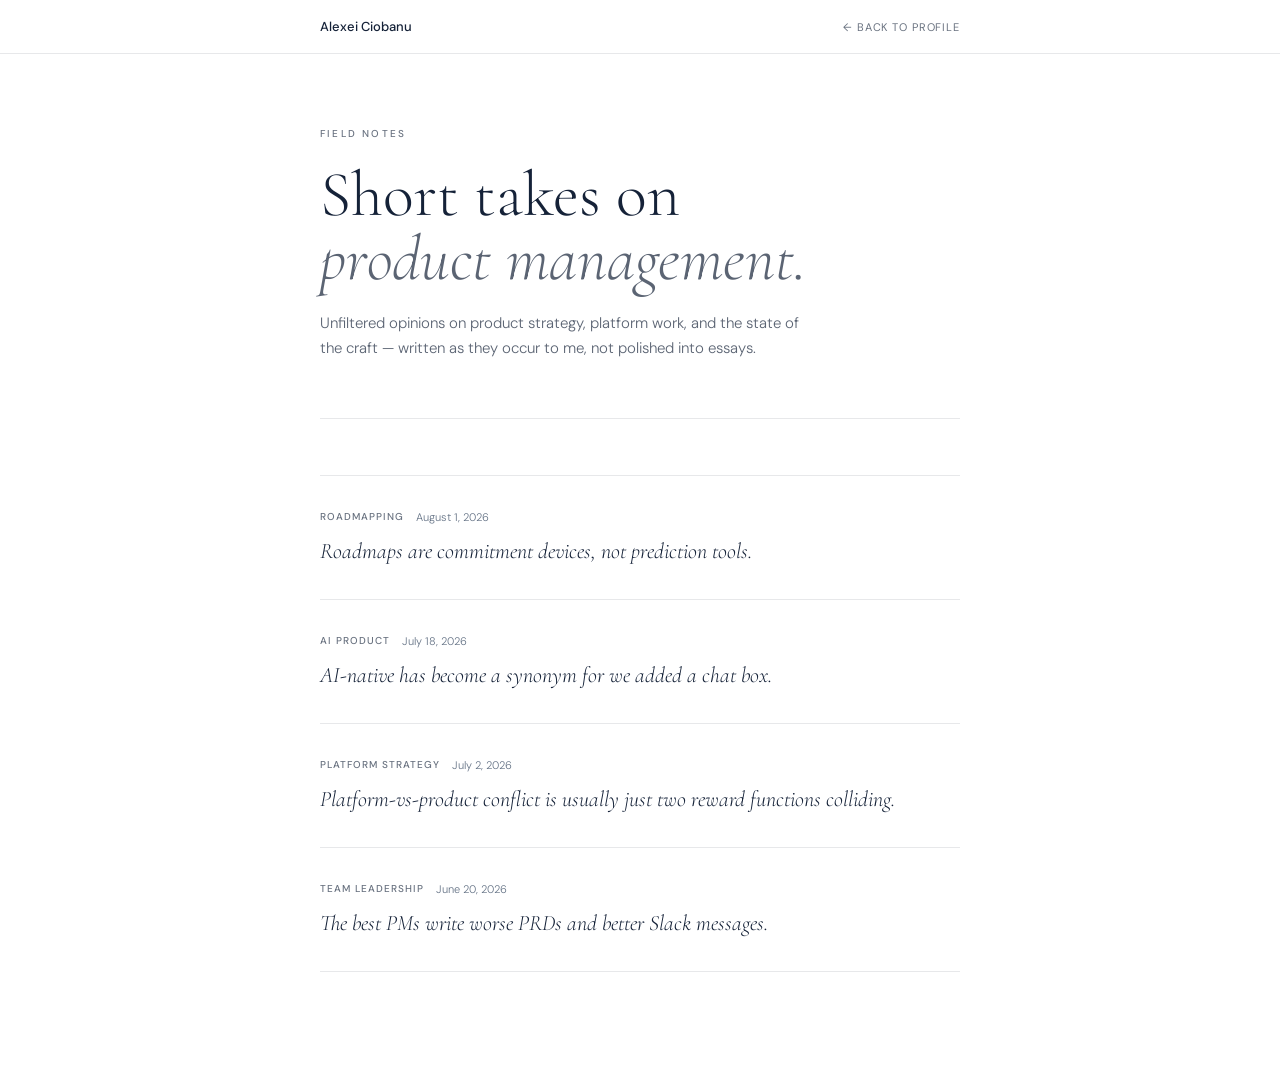
==== notes.html @ 6cdce5cd "add redesigned site from Claude design handoff Fixes applied on top of the handoff package: - darken" ====
<!DOCTYPE html>
<html lang="en">
<head>
<meta charset="UTF-8" />
<meta name="viewport" content="width=device-width, initial-scale=1.0" />
<title>Field Notes — Alexei Ciobanu</title>
<link rel="preconnect" href="https://fonts.googleapis.com" />
<link rel="preconnect" href="https://fonts.gstatic.com" crossorigin />
<link href="https://fonts.googleapis.com/css2?family=Cormorant+Garamond:ital,wght@0,300;0,400;1,300;1,400&family=DM+Sans:wght@300;400;500&display=swap" rel="stylesheet" />
<style>
:root{--bg:#fff;--fg:#1c2630;--navy:#152238;--navy-60:rgba(21,34,56,.7);--navy-40:rgba(21,34,56,.64);--muted:#647285;--rule:rgba(21,34,56,.1);--serif:'Cormorant Garamond',Georgia,serif;--sans:'DM Sans',system-ui,sans-serif}
*,*::before,*::after{box-sizing:border-box;margin:0;padding:0}
html{scroll-behavior:smooth}
body{background:var(--bg);color:var(--fg);font-family:var(--sans);font-weight:300;line-height:1.65;-webkit-font-smoothing:antialiased}
a{color:inherit;text-decoration:none}
.wrap{max-width:720px;margin:0 auto;padding:0 40px}
nav{position:sticky;top:0;z-index:100;background:var(--bg);border-bottom:1px solid var(--rule);padding:16px 0}
.nav-inner{display:flex;align-items:center;justify-content:space-between}
.nav-name{font-size:13px;font-weight:500;color:var(--navy)}
.nav-name a:hover{opacity:.6}
.back-link{font-size:11px;font-weight:400;letter-spacing:.08em;text-transform:uppercase;color:var(--navy-40)}
.back-link:hover{color:var(--navy)}
header{padding:72px 0 56px;border-bottom:1px solid var(--rule)}
.eyebrow{font-size:10px;font-weight:500;letter-spacing:.22em;text-transform:uppercase;color:var(--navy-40);margin-bottom:20px}
h1{font-family:var(--serif);font-size:clamp(44px,7vw,64px);font-weight:300;line-height:1;color:var(--navy);margin-bottom:20px}
.intro{font-size:15px;font-weight:300;color:var(--navy-60);max-width:480px;line-height:1.7}
.notes-list{padding:56px 0 96px}
.note-item{padding:32px 0;border-top:1px solid var(--rule);display:block}
.note-item:last-child{border-bottom:1px solid var(--rule)}
.note-date{font-size:11px;font-weight:300;color:var(--muted);margin-bottom:10px;display:flex;align-items:center;gap:12px}
.note-topic{font-size:10px;font-weight:500;letter-spacing:.1em;text-transform:uppercase;color:var(--navy-40)}
.note-title{font-family:var(--serif);font-size:22px;font-weight:300;font-style:italic;color:var(--navy);line-height:1.4;text-wrap:pretty;display:block;transition:opacity .15s}
.note-item a:hover .note-title{opacity:.6}
@media(max-width:640px){.wrap{padding:0 24px}}
</style>
</head>
<body>
<nav>
<div class="wrap nav-inner">
<span class="nav-name"><a href="index.html">Alexei Ciobanu</a></span>
<a class="back-link" href="index.html">&larr; Back to profile</a>
</div>
</nav>
<div class="wrap">
<header>
<p class="eyebrow">Field Notes</p>
<h1>Short takes on<br><em style="font-style:italic;color:var(--navy-60)">product management.</em></h1>
<p class="intro">Unfiltered opinions on product strategy, platform work, and the state of the craft — written as they occur to me, not polished into essays.</p>
</header>
<div id="notes-full" class="notes-list"></div>
</div>
<script src="notes-data.js"></script>
<script>
const fmt = d => new Date(d + 'T00:00:00').toLocaleDateString('en-US', { month: 'long', day: 'numeric', year: 'numeric' });
document.getElementById('notes-full').innerHTML = FIELD_NOTES.map(n => `
  <div class="note-item">
    <a href="notes/${n.id}.html">
      <div class="note-date"><span class="note-topic">${n.topic}</span>${fmt(n.date)}</div>
      <span class="note-title">${n.excerpt}</span>
    </a>
  </div>
`).join('');
</script>
</body>
</html>
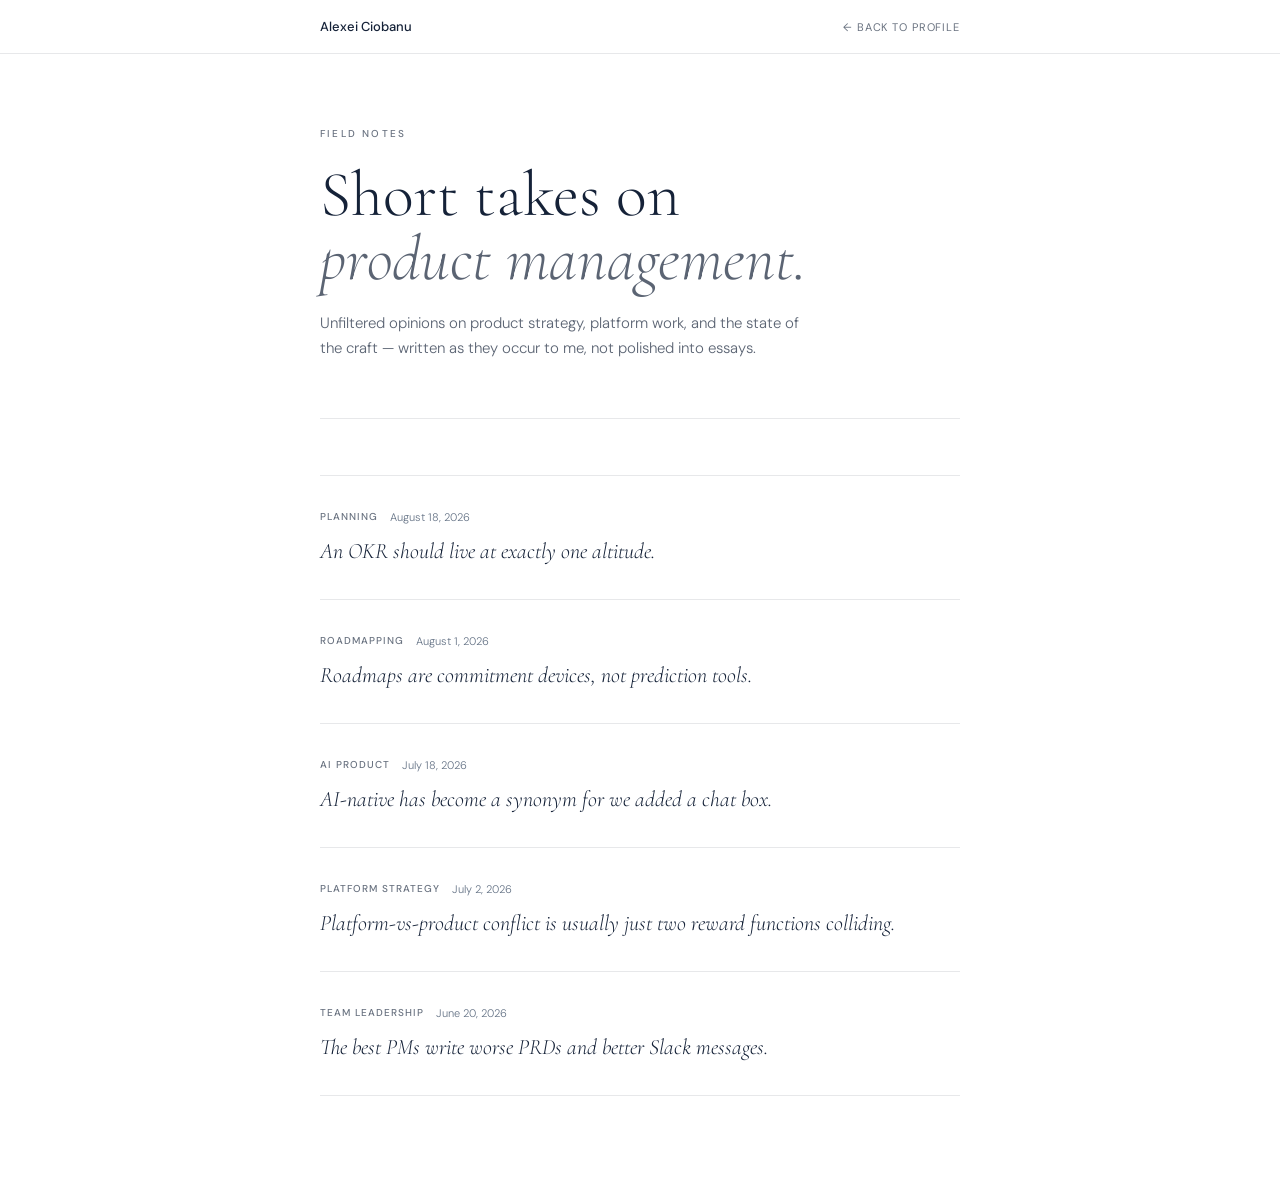
==== commit f47e5e11: "publish field note: An OKR should live at exactly one altitude First of four new notes. Wired into a" ====
--- a/notes.html
+++ b/notes.html
@@ -4,9 +4,22 @@
 <meta charset="UTF-8" />
 <meta name="viewport" content="width=device-width, initial-scale=1.0" />
 <title>Field Notes — Alexei Ciobanu</title>
+<meta name="description" content="Short, unfiltered takes on product strategy, platform work, and the state of the craft, from Alexei Ciobanu." />
+<link rel="canonical" href="https://alexeiciobanu.com/notes.html" />
+<meta property="og:title" content="Field Notes — Alexei Ciobanu" />
+<meta property="og:description" content="Short, unfiltered takes on product strategy, platform work, and the state of the craft." />
+<meta property="og:type" content="website" />
+<meta property="og:url" content="https://alexeiciobanu.com/notes.html" />
+<meta property="og:image" content="https://alexeiciobanu.com/og-image.png" />
+<meta name="twitter:card" content="summary_large_image" />
+<meta name="twitter:title" content="Field Notes — Alexei Ciobanu" />
+<meta name="twitter:description" content="Short, unfiltered takes on product strategy, platform work, and the state of the craft." />
+<meta name="twitter:image" content="https://alexeiciobanu.com/og-image.png" />
 <link rel="preconnect" href="https://fonts.googleapis.com" />
 <link rel="preconnect" href="https://fonts.gstatic.com" crossorigin />
-<link href="https://fonts.googleapis.com/css2?family=Cormorant+Garamond:ital,wght@0,300;0,400;1,300;1,400&family=DM+Sans:wght@300;400;500&display=swap" rel="stylesheet" />
+<link rel="preload" href="https://fonts.googleapis.com/css2?family=Cormorant+Garamond:ital,wght@0,300;0,400;1,300;1,400&family=DM+Sans:wght@300;400;500&display=swap" as="style" />
+<link href="https://fonts.googleapis.com/css2?family=Cormorant+Garamond:ital,wght@0,300;0,400;1,300;1,400&family=DM+Sans:wght@300;400;500&display=swap" rel="stylesheet" media="print" onload="this.media='all'" />
+<noscript><link href="https://fonts.googleapis.com/css2?family=Cormorant+Garamond:ital,wght@0,300;0,400;1,300;1,400&family=DM+Sans:wght@300;400;500&display=swap" rel="stylesheet" /></noscript>
 <style>
 :root{--bg:#fff;--fg:#1c2630;--navy:#152238;--navy-60:rgba(21,34,56,.7);--navy-40:rgba(21,34,56,.64);--muted:#647285;--rule:rgba(21,34,56,.1);--serif:'Cormorant Garamond',Georgia,serif;--sans:'DM Sans',system-ui,sans-serif}
 *,*::before,*::after{box-sizing:border-box;margin:0;padding:0}
@@ -42,24 +55,45 @@
 </div>
 </nav>
 <div class="wrap">
+<main>
 <header>
 <p class="eyebrow">Field Notes</p>
 <h1>Short takes on<br><em style="font-style:italic;color:var(--navy-60)">product management.</em></h1>
 <p class="intro">Unfiltered opinions on product strategy, platform work, and the state of the craft — written as they occur to me, not polished into essays.</p>
 </header>
-<div id="notes-full" class="notes-list"></div>
+<div id="notes-full" class="notes-list">
+<div class="note-item">
+<a href="notes/okr-one-altitude.html">
+<div class="note-date"><span class="note-topic">Planning</span>August 18, 2026</div>
+<span class="note-title">An OKR should live at exactly one altitude.</span>
+</a>
 </div>
-<script src="notes-data.js"></script>
-<script>
-const fmt = d => new Date(d + 'T00:00:00').toLocaleDateString('en-US', { month: 'long', day: 'numeric', year: 'numeric' });
-document.getElementById('notes-full').innerHTML = FIELD_NOTES.map(n => `
-  <div class="note-item">
-    <a href="notes/${n.id}.html">
-      <div class="note-date"><span class="note-topic">${n.topic}</span>${fmt(n.date)}</div>
-      <span class="note-title">${n.excerpt}</span>
-    </a>
-  </div>
-`).join('');
-</script>
+<div class="note-item">
+<a href="notes/roadmaps-commitment-devices.html">
+<div class="note-date"><span class="note-topic">Roadmapping</span>August 1, 2026</div>
+<span class="note-title">Roadmaps are commitment devices, not prediction tools.</span>
+</a>
+</div>
+<div class="note-item">
+<a href="notes/ai-native-chat-box.html">
+<div class="note-date"><span class="note-topic">AI Product</span>July 18, 2026</div>
+<span class="note-title">AI-native has become a synonym for we added a chat box.</span>
+</a>
+</div>
+<div class="note-item">
+<a href="notes/platform-vs-product-reward.html">
+<div class="note-date"><span class="note-topic">Platform Strategy</span>July 2, 2026</div>
+<span class="note-title">Platform-vs-product conflict is usually just two reward functions colliding.</span>
+</a>
+</div>
+<div class="note-item">
+<a href="notes/better-slack-worse-prds.html">
+<div class="note-date"><span class="note-topic">Team Leadership</span>June 20, 2026</div>
+<span class="note-title">The best PMs write worse PRDs and better Slack messages.</span>
+</a>
+</div>
+</div>
+</main>
+</div>
 </body>
 </html>
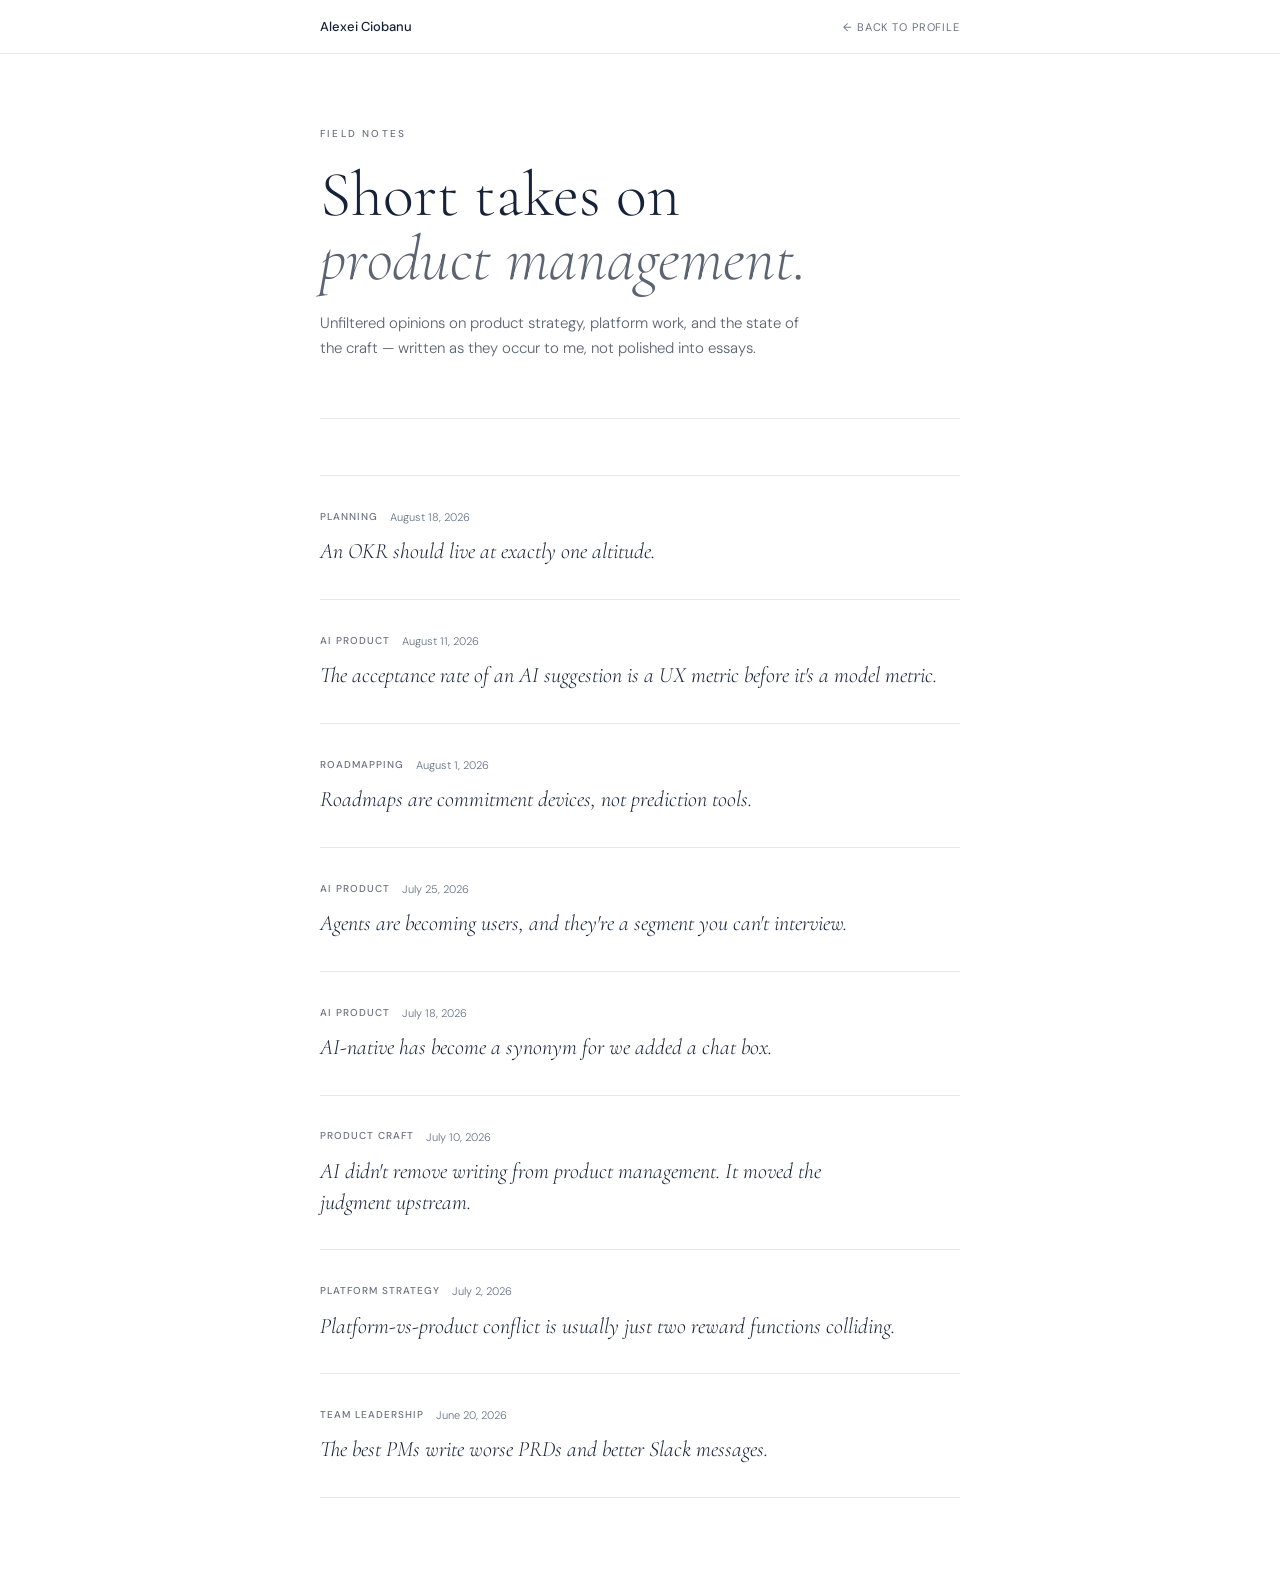
==== commit a99132f3: "publish three more field notes - acceptance-rate-is-ux (Aug 11) — AI Product - agents-are-users (Jul" ====
--- a/notes.html
+++ b/notes.html
@@ -69,15 +69,33 @@
 </a>
 </div>
 <div class="note-item">
+<a href="notes/acceptance-rate-is-ux.html">
+<div class="note-date"><span class="note-topic">AI Product</span>August 11, 2026</div>
+<span class="note-title">The acceptance rate of an AI suggestion is a UX metric before it's a model metric.</span>
+</a>
+</div>
+<div class="note-item">
 <a href="notes/roadmaps-commitment-devices.html">
 <div class="note-date"><span class="note-topic">Roadmapping</span>August 1, 2026</div>
 <span class="note-title">Roadmaps are commitment devices, not prediction tools.</span>
 </a>
 </div>
 <div class="note-item">
+<a href="notes/agents-are-users.html">
+<div class="note-date"><span class="note-topic">AI Product</span>July 25, 2026</div>
+<span class="note-title">Agents are becoming users, and they're a segment you can't interview.</span>
+</a>
+</div>
+<div class="note-item">
 <a href="notes/ai-native-chat-box.html">
 <div class="note-date"><span class="note-topic">AI Product</span>July 18, 2026</div>
 <span class="note-title">AI-native has become a synonym for we added a chat box.</span>
+</a>
+</div>
+<div class="note-item">
+<a href="notes/judgment-moved-upstream.html">
+<div class="note-date"><span class="note-topic">Product Craft</span>July 10, 2026</div>
+<span class="note-title">AI didn't remove writing from product management. It moved the judgment upstream.</span>
 </a>
 </div>
 <div class="note-item">
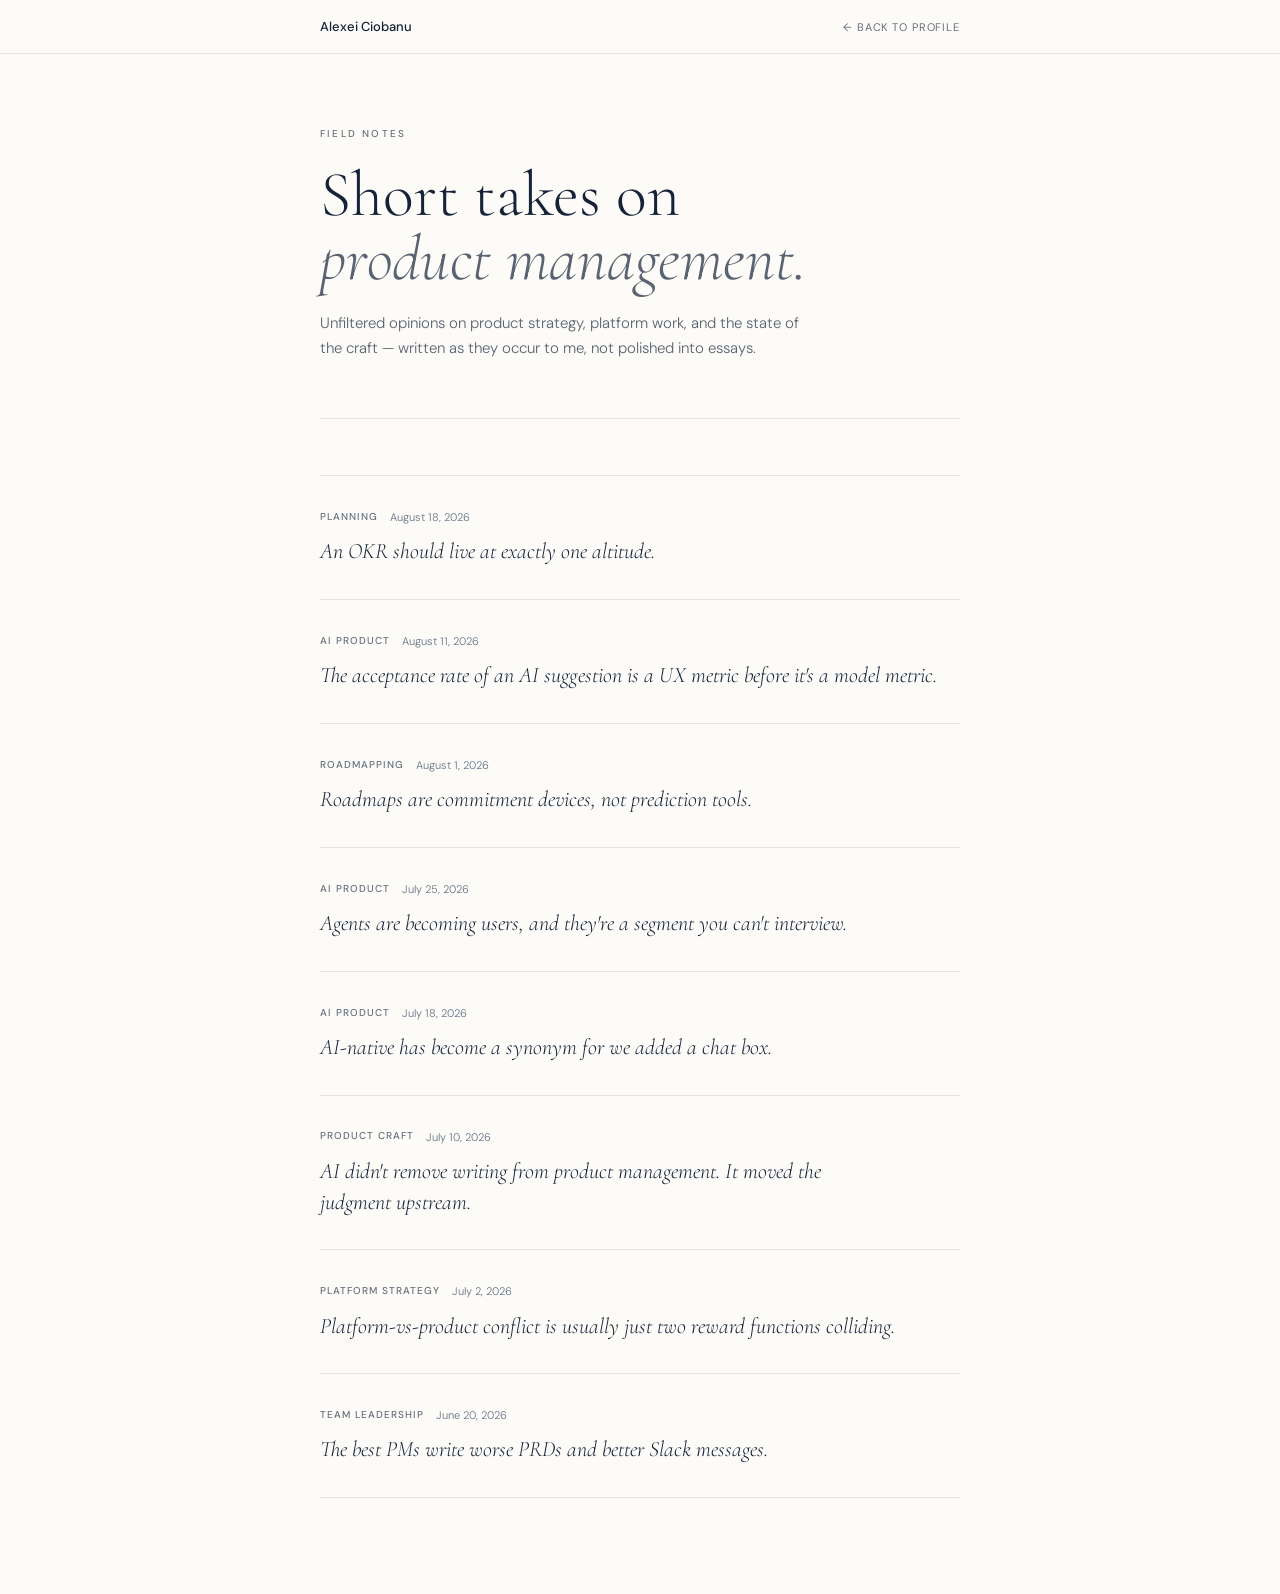
==== commit 600f7819: "align notes pages with the homepage background The notes pages still used #fff while the homepage mo" ====
--- a/notes.html
+++ b/notes.html
@@ -21,7 +21,7 @@
 <link href="https://fonts.googleapis.com/css2?family=Cormorant+Garamond:ital,wght@0,300;0,400;1,300;1,400&family=DM+Sans:wght@300;400;500&display=swap" rel="stylesheet" media="print" onload="this.media='all'" />
 <noscript><link href="https://fonts.googleapis.com/css2?family=Cormorant+Garamond:ital,wght@0,300;0,400;1,300;1,400&family=DM+Sans:wght@300;400;500&display=swap" rel="stylesheet" /></noscript>
 <style>
-:root{--bg:#fff;--fg:#1c2630;--navy:#152238;--navy-60:rgba(21,34,56,.7);--navy-40:rgba(21,34,56,.64);--muted:#647285;--rule:rgba(21,34,56,.1);--serif:'Cormorant Garamond',Georgia,serif;--sans:'DM Sans',system-ui,sans-serif}
+:root{--bg:#fcfbf7;--fg:#1c2630;--navy:#152238;--navy-60:rgba(21,34,56,.7);--navy-40:rgba(21,34,56,.64);--muted:#647285;--rule:rgba(21,34,56,.1);--serif:'Cormorant Garamond',Georgia,serif;--sans:'DM Sans',system-ui,sans-serif}
 *,*::before,*::after{box-sizing:border-box;margin:0;padding:0}
 html{scroll-behavior:smooth}
 body{background:var(--bg);color:var(--fg);font-family:var(--sans);font-weight:300;line-height:1.65;-webkit-font-smoothing:antialiased}
